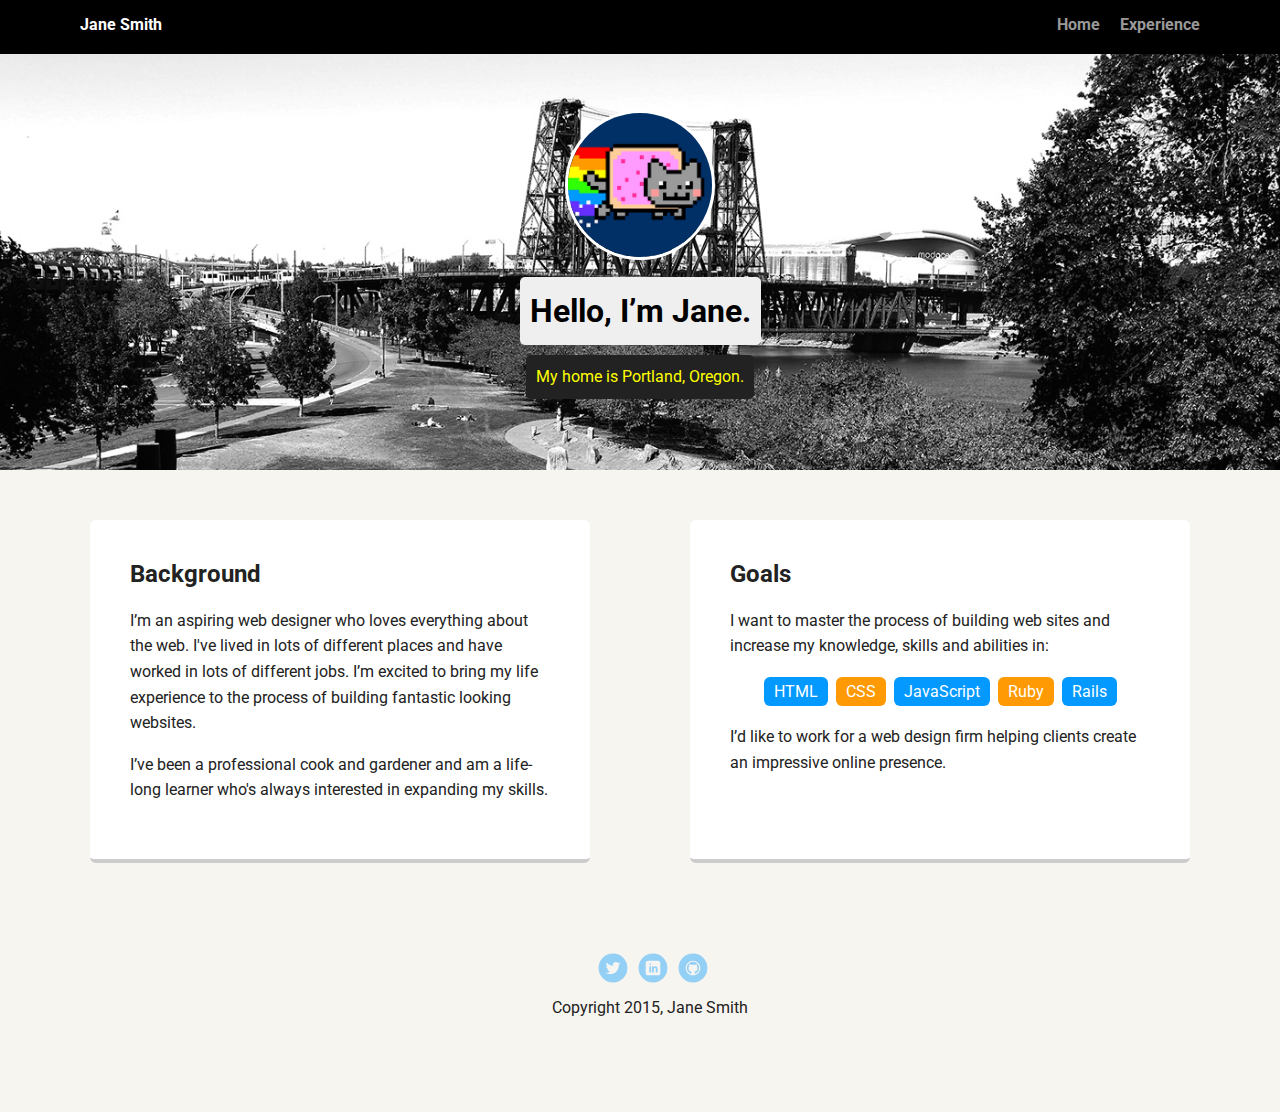
==== index.html @ e8ae1c7f "added project files" ====
<!doctype html>
<html lang="en">
<head>
  <meta charset="utf-8">
  <title>Jane Smith's Profile</title>
  <meta name="viewport" content="width=device-width, initial-scale=1.0">
  <link rel="stylesheet" href="styles.css">
  <link href="https://fonts.googleapis.com/css?family=Muli%7CRoboto:400,300,500,700,900" rel="stylesheet"></head>
  <body>

    <div class="main-nav">
        <ul class="nav">
          <li class="name">Jane Smith</li>
          <li><a href="#">Home</a></li>
          <li><a href="#">Experience</a></li>
        </ul>
    </div>

    <header>
      <img src="images/me.png" alt="Drawing of Jane Smith" class="profile-image">
      <h1 class="tag name">Hello, I’m Jane.</h1>
      <p class="tag location">My home is Portland, Oregon.</p>
    </header>

    <main class="flex">
      <div class="card">
        <h2>Background</h2>
        <p>I’m an aspiring web designer who loves everything about the web. I've lived in lots of different places and have worked in lots of different jobs. I’m excited to bring my life experience to the process of building fantastic looking websites.</p>
        <p>I’ve been a professional cook and gardener and am a life-long learner who's always interested in expanding my skills.</p>
      </div> 

      <div class="card">
        <h2>Goals</h2>
        <p>I want to master the process of building web sites and increase my knowledge, skills and abilities in:</p>
        <ul class="skills">
          <li>HTML</li>
          <li>CSS</li>
          <li>JavaScript</li>
          <li>Ruby</li>
          <li>Rails</li>
        </ul>
        <p>I’d like to work for a web design firm helping clients create an impressive online presence.</p>
      </div> 

    </main>
    <footer>
      <ul>
        <li><a href="#" class="social twitter">Twitter</a></li>
        <li><a href="#" class="social linkedin">LinkedIn</a></li>
        <li><a href="#" class="social github">Github</a></li>
      </ul>
      <p class="copyright">Copyright 2015, Jane Smith</p>
    </footer>
  </body>
  </html>
---- styles.css ----
/* Global Layout Set-up */
* { 
  box-sizing: border-box;
}
  
body {
  margin: 0;
  padding: 0;
  text-align: center;
  font-family: 'Roboto', sans-serif;
  color: #222;
  background: #f7f5f0;
}
/* Link Styles */

a {
  text-decoration: none;
  color: #999;
}
a:hover {
  color: #6633ff;
}

/* Section Styles */

.main-nav {
  width: 100%;
  background: black;
  min-height: 30px;
  padding: 10px;
  position: fixed;
  text-align: center;
}
.nav {
  display: flex;
  justify-content: space-around;
  font-weight: 700;
  list-style-type: none;
  margin: 0 auto;
  padding: 0;
}

.nav .name {
    display: block;
    margin-right: auto;
    color: white;
}
.nav li {
  padding: 5px 10px 10px 10px;
}
.nav a {
  transition: all .5s;
}
.nav a:hover {
  color: white
}

header {
  text-align: center;
  background: url('images/portland.jpg') no-repeat top center ;
  background-size: cover;
  overflow: hidden;
  padding-top: 60px;
}
header {
  line-height: 1.5;
}
header .profile-image {
  margin-top: 50px;
  width: 150px;
  height: 150px;
  border-radius: 50%;
  border: 3px solid white;
  transition: all .5s;
}
header .profile-image:hover {
  transform: scale(1.2) rotate(5deg);
}
.tag {
  background-color: #efefef;
  color: black;
  padding: 10px;
  border-radius: 5px;
  display: table;
  margin: 10px auto;
} 
.location {
  background-color: #222;
  color: yellow;
}
.card {
  margin: 30px;
  padding: 20px 40px 40px;
  max-width: 500px;
  text-align: left;
  background: #fff;
  border-bottom: 4px solid #ccc;
  border-radius: 6px;
  transition: all .5s;
}
.card:hover {
  border-color: #ff99ff;
}

ul.skills {
  padding: 0;
  text-align: center;
}

.skills li {
  border-radius: 6px;
  display: inline-block;
  background: #ff9904;
  color: white;
  padding: 5px 10px;
  margin: 2px;
}

.skills li:nth-child(odd) {
  background: #0399ff;
}

footer {
  width: 100%;
  min-height: 30px;
  padding: 20px 0 40px 20px;
}

footer .copyright {
  top: -8px;
  font-size: .75em;
}

footer ul {
  list-style-type: none;
  margin: 0;
  padding: 0;
}

footer ul li {
  display: inline-block;
}

a.social {
  display: inline-block;
  text-indent: -9999px;
  margin-left: 5px;
  width: 30px;
  height: 30px;
  background-size: 30px 30px;
  opacity: .4;
  transition: all .5s;
}
a.twitter {
  background-image: url(images/twitter.svg);
}
a.linkedin {
  background-image: url(images/linkedin.svg);
}
a.github {
  background-image: url(images/github.svg);
}
a.social:hover {
  opacity: 1;
}
.clearfix {
  clear: both;
}

/* Styles for larger screens */
@media screen and (min-width: 720px) {
  
  .flex {
      display: -ms-flexbox;      /* TWEENER - IE 10 */
      display: flex; 
      max-width: 1200px;
      -ms-flex-pack: distribute;
      justify-content: space-around;
      margin: 0 auto;
  }

  header {
    min-height: 470px;
  }

  .nav {
    max-width: 1200px;
    padding: 0 30px;
  }


  main {
    padding-top: 20px;
  }

  main p {
    line-height: 1.6em;
  }

  footer {
    font-size: 1.3em;
    max-width: 1200px;
    margin: 40px auto;
  }

}
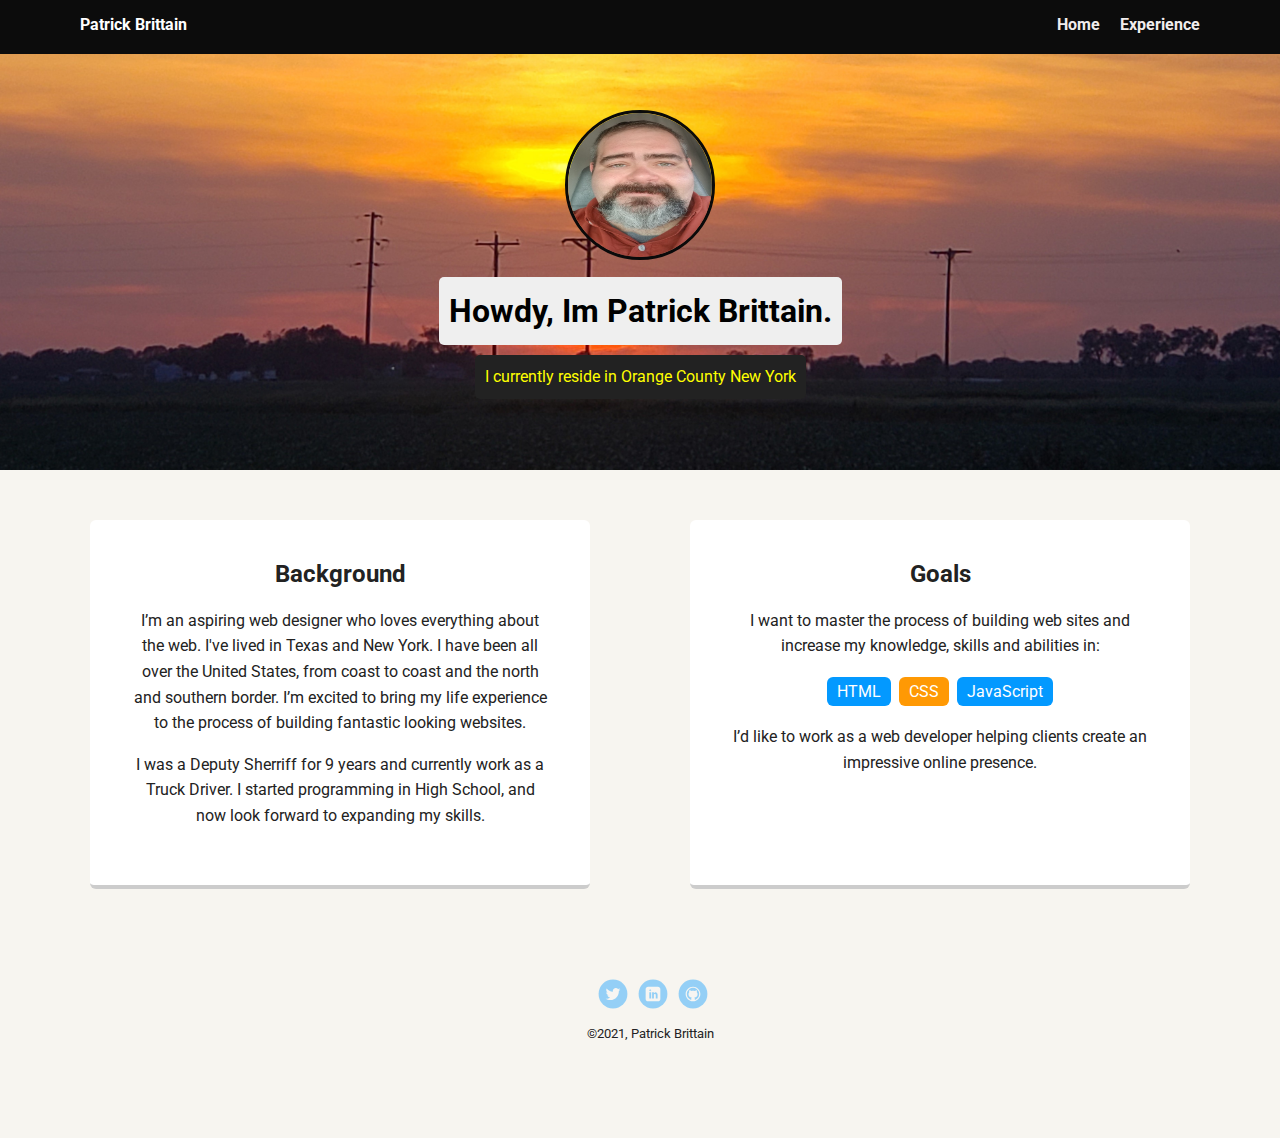
==== commit 66dbdf0c: "Profile Page update" ====
--- a/index.html
+++ b/index.html
@@ -2,31 +2,32 @@
 <html lang="en">
 <head>
   <meta charset="utf-8">
-  <title>Jane Smith's Profile</title>
+  <title>Patrick Brittain's Profile</title>
   <meta name="viewport" content="width=device-width, initial-scale=1.0">
   <link rel="stylesheet" href="styles.css">
-  <link href="https://fonts.googleapis.com/css?family=Muli%7CRoboto:400,300,500,700,900" rel="stylesheet"></head>
+  <link href="https://fonts.googleapis.com/css?family=Muli%7CRoboto:400,300,500,700,900" rel="stylesheet">
+</head>
   <body>
 
     <div class="main-nav">
         <ul class="nav">
-          <li class="name">Jane Smith</li>
+          <li class="name">Patrick Brittain</li>
           <li><a href="#">Home</a></li>
-          <li><a href="#">Experience</a></li>
+          <li><a href="experience.html">Experience</a></li>
         </ul>
     </div>
 
     <header>
-      <img src="images/me.png" alt="Drawing of Jane Smith" class="profile-image">
-      <h1 class="tag name">Hello, I’m Jane.</h1>
-      <p class="tag location">My home is Portland, Oregon.</p>
+      <img src="images/ProfilePic1.jpg" alt="Picture of me" class="profile-image">
+      <h1 class="tag name">Howdy, Im Patrick Brittain.</h1>
+      <p class="tag location">I currently reside in Orange County New York</p>
     </header>
 
     <main class="flex">
       <div class="card">
         <h2>Background</h2>
-        <p>I’m an aspiring web designer who loves everything about the web. I've lived in lots of different places and have worked in lots of different jobs. I’m excited to bring my life experience to the process of building fantastic looking websites.</p>
-        <p>I’ve been a professional cook and gardener and am a life-long learner who's always interested in expanding my skills.</p>
+        <p>I’m an aspiring web designer who loves everything about the web. I've lived in Texas and New York. I have been all over the United States, from coast to coast and the north and southern border. I’m excited to bring my life experience to the process of building fantastic looking websites.</p>
+        <p> I was a Deputy Sherriff for 9 years and currently work as a Truck Driver. I started programming in High School, and now look forward to expanding my skills.</p>
       </div> 
 
       <div class="card">
@@ -35,21 +36,19 @@
         <ul class="skills">
           <li>HTML</li>
           <li>CSS</li>
-          <li>JavaScript</li>
-          <li>Ruby</li>
-          <li>Rails</li>
+          <li>JavaScript</li>          
         </ul>
-        <p>I’d like to work for a web design firm helping clients create an impressive online presence.</p>
+        <p>I’d like to work as a web developer helping clients create an impressive online presence.</p>
       </div> 
 
     </main>
     <footer>
       <ul>
-        <li><a href="#" class="social twitter">Twitter</a></li>
-        <li><a href="#" class="social linkedin">LinkedIn</a></li>
-        <li><a href="#" class="social github">Github</a></li>
+        <li><a href="https://twitter.com/Patrick00497234" class="social twitter">Twitter</a></li>
+        <li><a href="https://www.linkedin.com/in/patrick-brittain-82945b144/" class="social linkedin">LinkedIn</a></li>
+        <li><a href="https://github.com/pbdevtech" class="social github">Github</a></li>
       </ul>
-      <p class="copyright">Copyright 2015, Jane Smith</p>
+      <p class="copyright"><small>&copy;2021, Patrick Brittain</small></p>
     </footer>
   </body>
   </html>
--- a/styles.css
+++ b/styles.css
@@ -15,7 +15,7 @@
 
 a {
   text-decoration: none;
-  color: #999;
+  color: rgb(241, 237, 237);
 }
 a:hover {
   color: #6633ff;
@@ -25,7 +25,7 @@
 
 .main-nav {
   width: 100%;
-  background: black;
+  background: rgb(12, 12, 12);
   min-height: 30px;
   padding: 10px;
   position: fixed;
@@ -57,7 +57,7 @@
 
 header {
   text-align: center;
-  background: url('images/portland.jpg') no-repeat top center ;
+  background: url('images/Sunset1.jpg') no-repeat top center ;
   background-size: cover;
   overflow: hidden;
   padding-top: 60px;
@@ -70,7 +70,7 @@
   width: 150px;
   height: 150px;
   border-radius: 50%;
-  border: 3px solid white;
+  border: 3px solid rgb(10, 10, 10);
   transition: all .5s;
 }
 header .profile-image:hover {
@@ -92,14 +92,14 @@
   margin: 30px;
   padding: 20px 40px 40px;
   max-width: 500px;
-  text-align: left;
+  text-align: center;
   background: #fff;
   border-bottom: 4px solid #ccc;
   border-radius: 6px;
   transition: all .5s;
 }
 .card:hover {
-  border-color: #ff99ff;
+  border-color: #e96c19;
 }
 
 ul.skills {
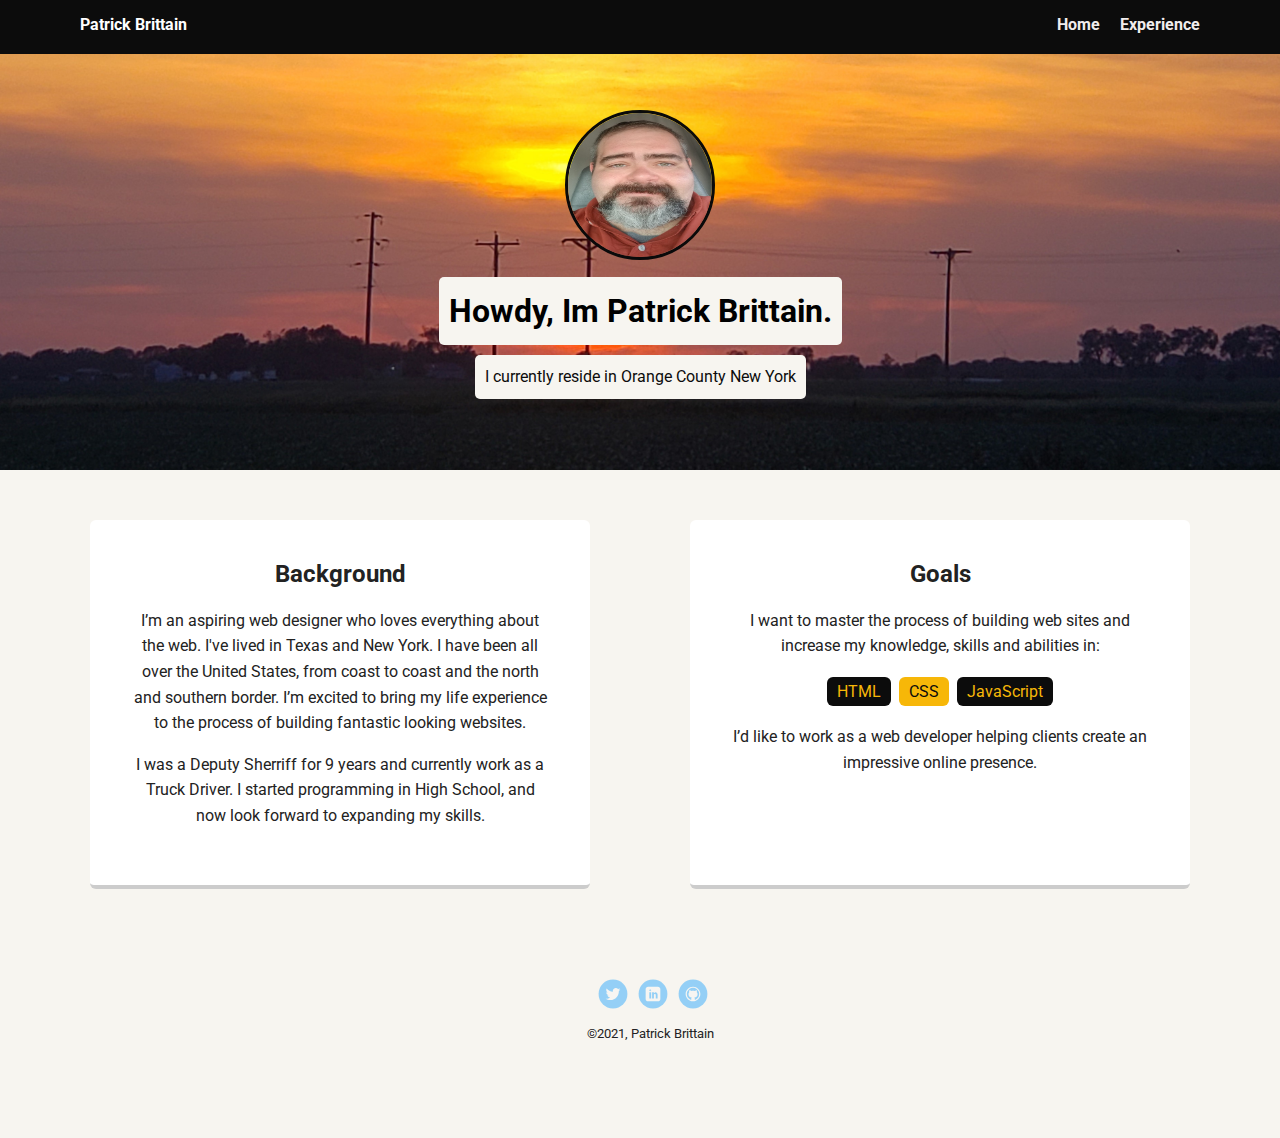
==== commit e35f4aa9: "Update 2" ====
--- a/index.html
+++ b/index.html
@@ -12,7 +12,7 @@
     <div class="main-nav">
         <ul class="nav">
           <li class="name">Patrick Brittain</li>
-          <li><a href="#">Home</a></li>
+          <li><a href="index.html">Home</a></li>
           <li><a href="experience.html">Experience</a></li>
         </ul>
     </div>
--- a/styles.css
+++ b/styles.css
@@ -18,7 +18,7 @@
   color: rgb(241, 237, 237);
 }
 a:hover {
-  color: #6633ff;
+  color: rgb(245, 171, 11);
 }
 
 /* Section Styles */
@@ -52,7 +52,7 @@
   transition: all .5s;
 }
 .nav a:hover {
-  color: white
+  color: rgb(247, 183, 8)
 }
 
 header {
@@ -65,7 +65,7 @@
 header {
   line-height: 1.5;
 }
-header .profile-image {
+header .profile-image {  
   margin-top: 50px;
   width: 150px;
   height: 150px;
@@ -77,7 +77,7 @@
   transform: scale(1.2) rotate(5deg);
 }
 .tag {
-  background-color: #efefef;
+  background-color: #f7f5f0;
   color: black;
   padding: 10px;
   border-radius: 5px;
@@ -85,8 +85,8 @@
   margin: 10px auto;
 } 
 .location {
-  background-color: #222;
-  color: yellow;
+  background-color: #f7f5f0;
+  color: rgb(12, 12, 12);
 }
 .card {
   margin: 30px;
@@ -99,25 +99,30 @@
   transition: all .5s;
 }
 .card:hover {
-  border-color: #e96c19;
-}
-
+  border-color: rgb(247, 183, 8);
+}
 ul.skills {
   padding: 0;
   text-align: center;
+}
+
+ul.experience {
+  padding: 0;
+  text-align: left;
 }
 
 .skills li {
   border-radius: 6px;
   display: inline-block;
-  background: #ff9904;
-  color: white;
+  background: rgb(247, 183, 8);
+  color: rgb(12, 12, 12);
   padding: 5px 10px;
   margin: 2px;
 }
 
 .skills li:nth-child(odd) {
-  background: #0399ff;
+  background: #0c0c0c;
+  color: rgb(247, 183, 8);
 }
 
 footer {
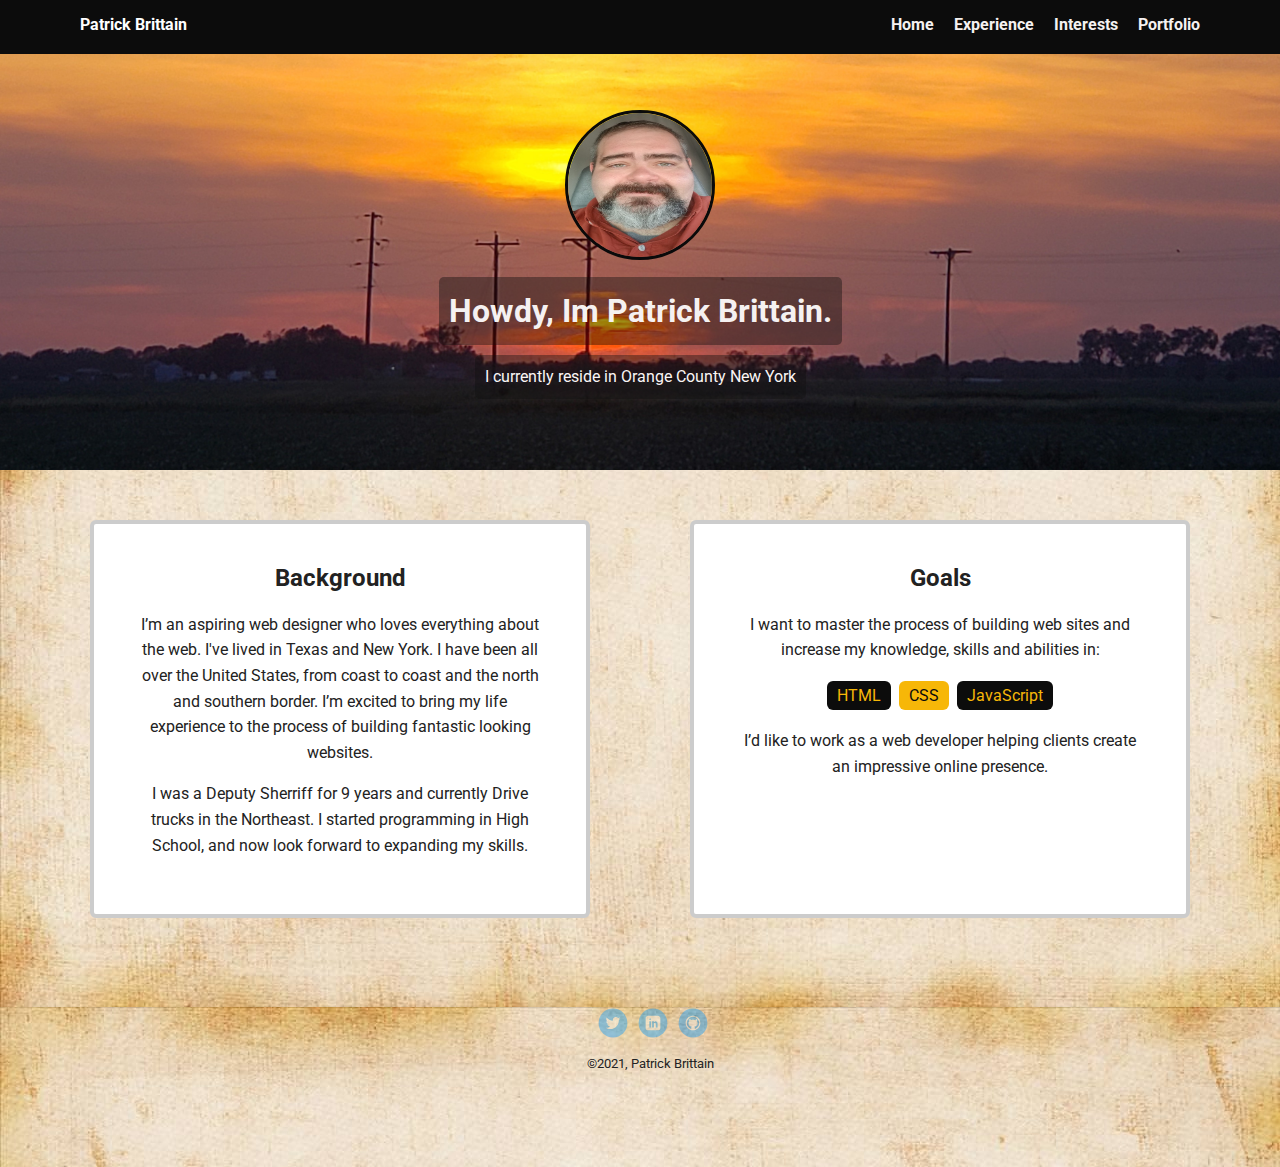
==== commit dda28ec0: "Updated div elements and h1 tags" ====
--- a/index.html
+++ b/index.html
@@ -9,13 +9,15 @@
 </head>
   <body>
 
-    <div class="main-nav">
+    <nav class="main-nav">
         <ul class="nav">
           <li class="name">Patrick Brittain</li>
           <li><a href="index.html">Home</a></li>
           <li><a href="experience.html">Experience</a></li>
+          <li><a href="interests.html">Interests</a></li>
+          <li><a href="portfolio.html">Portfolio</a></li>
         </ul>
-    </div>
+    </nav>
 
     <header>
       <img src="images/ProfilePic1.jpg" alt="Picture of me" class="profile-image">
@@ -24,13 +26,13 @@
     </header>
 
     <main class="flex">
-      <div class="card">
+      <article class="card">
         <h2>Background</h2>
         <p>I’m an aspiring web designer who loves everything about the web. I've lived in Texas and New York. I have been all over the United States, from coast to coast and the north and southern border. I’m excited to bring my life experience to the process of building fantastic looking websites.</p>
-        <p> I was a Deputy Sherriff for 9 years and currently work as a Truck Driver. I started programming in High School, and now look forward to expanding my skills.</p>
-      </div> 
+        <p> I was a Deputy Sherriff for 9 years and currently Drive trucks in the Northeast. I started programming in High School, and now look forward to expanding my skills.</p>
+      </article> 
 
-      <div class="card">
+      <article class="card">
         <h2>Goals</h2>
         <p>I want to master the process of building web sites and increase my knowledge, skills and abilities in:</p>
         <ul class="skills">
@@ -39,9 +41,9 @@
           <li>JavaScript</li>          
         </ul>
         <p>I’d like to work as a web developer helping clients create an impressive online presence.</p>
-      </div> 
+      </article>
+    </main>
 
-    </main>
     <footer>
       <ul>
         <li><a href="https://twitter.com/Patrick00497234" class="social twitter">Twitter</a></li>
--- a/styles.css
+++ b/styles.css
@@ -9,13 +9,14 @@
   text-align: center;
   font-family: 'Roboto', sans-serif;
   color: #222;
-  background: #f7f5f0;
+  background: url('images/oldBackGroundImg2.jpg');
+  
 }
 /* Link Styles */
 
 a {
   text-decoration: none;
-  color: rgb(241, 237, 237);
+  color: rgb(14, 13, 13);
 }
 a:hover {
   color: rgb(245, 171, 11);
@@ -50,6 +51,7 @@
 }
 .nav a {
   transition: all .5s;
+  color: rgb(245, 241, 241);
 }
 .nav a:hover {
   color: rgb(247, 183, 8)
@@ -73,20 +75,31 @@
   border: 3px solid rgb(10, 10, 10);
   transition: all .5s;
 }
+.portfolio-pic{
+  border: 3px solid rgb(10, 10, 10);
+}
 header .profile-image:hover {
   transform: scale(1.2) rotate(5deg);
 }
 .tag {
-  background-color: #f7f5f0;
-  color: black;
+  background-color: rgba(12, 12, 12, 0.40);
+  color: rgb(245, 241, 241);
+  padding: 10px;
+  border-radius: 5px;
+  display: table;
+  margin: 10px auto;
+} 
+.page-title {  
+  background-color: rgba(12, 12, 12, 0.5);
+  color: white;
   padding: 10px;
   border-radius: 5px;
   display: table;
   margin: 10px auto;
 } 
 .location {
-  background-color: #f7f5f0;
-  color: rgb(12, 12, 12);
+  background-color: rgba(15, 15, 15, 0.40);
+  color: rgb(250, 245, 245);
 }
 .card {
   margin: 30px;
@@ -94,6 +107,9 @@
   max-width: 500px;
   text-align: center;
   background: #fff;
+  border-top: 4px solid #ccc;
+  border-left: 4px solid #ccc;
+  border-right: 4px solid #ccc;
   border-bottom: 4px solid #ccc;
   border-radius: 6px;
   transition: all .5s;
@@ -107,6 +123,11 @@
 }
 
 ul.experience {
+  padding: 0;
+  text-align: left;
+}
+
+ul.interests {
   padding: 0;
   text-align: left;
 }
